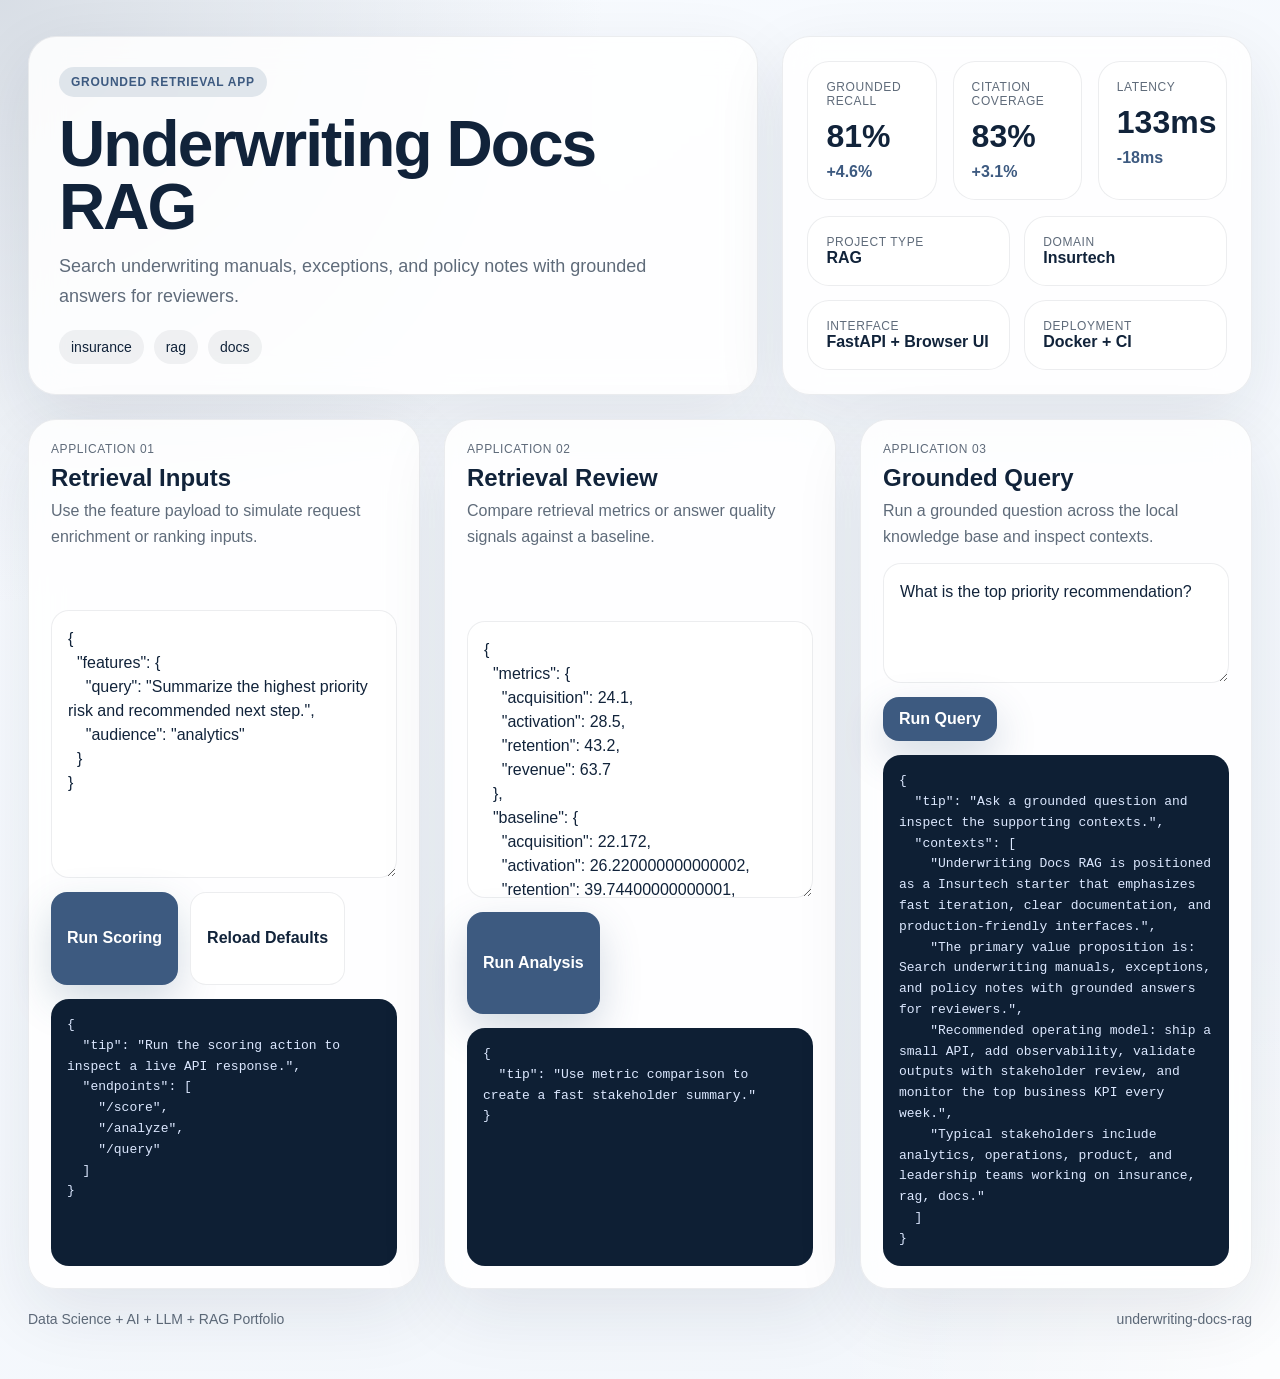
==== src/app/web/index.html @ 5cea87f5 "Publish production-ready portfolio project" ====
<!doctype html>
        <html lang="en">
        <head>
          <meta charset="utf-8">
          <meta name="viewport" content="width=device-width, initial-scale=1">
          <title>Underwriting Docs RAG</title>
          <link rel="stylesheet" href="./styles.css">
          <style>:root { --accent: #3d5a80; }</style>
        </head>
        <body>
          <div class="page">
            <section class="hero">
              <div class="panel hero-copy">
                <span class="eyebrow">Grounded Retrieval App</span>
                <h1 id="project-title">Underwriting Docs RAG</h1>
                <p id="project-summary" class="lead">Search underwriting manuals, exceptions, and policy notes with grounded answers for reviewers.</p>
                <ul id="project-tags" class="tag-list">
                  <li>insurance</li><li>rag</li><li>docs</li>
                </ul>
              </div>
              <div class="panel hero-side">
                <div class="metric-grid">
                  <article class='card'><span>Grounded Recall</span><strong>81%</strong><em>+4.6%</em></article>
<article class='card'><span>Citation Coverage</span><strong>83%</strong><em>+3.1%</em></article>
<article class='card'><span>Latency</span><strong>133ms</strong><em>-18ms</em></article>
                </div>
                <div class="mini-grid">
                  <article class='mini-card'><span>Project Type</span><strong>RAG</strong></article><article class='mini-card'><span>Domain</span><strong>Insurtech</strong></article><article class='mini-card'><span>Interface</span><strong>FastAPI + Browser UI</strong></article><article class='mini-card'><span>Deployment</span><strong>Docker + CI</strong></article>
                </div>
              </div>
            </section>
            <section class="app-grid">
              <article class="panel module">
                <div class="module-header">
                  <span>Application 01</span>
                  <h2>Retrieval Inputs</h2>
                  <p>Use the feature payload to simulate request enrichment or ranking inputs.</p>
                </div>
                <textarea id="score-input"></textarea>
                <div class="button-row">
                  <button id="run-score">Run Scoring</button>
                  <button id="load-defaults" class="secondary" type="button">Reload Defaults</button>
                </div>
                <pre id="score-output"></pre>
              </article>
              <article class="panel module">
                <div class="module-header">
                  <span>Application 02</span>
                  <h2>Retrieval Review</h2>
                  <p>Compare retrieval metrics or answer quality signals against a baseline.</p>
                </div>
                <textarea id="analyze-input"></textarea>
                <div class="button-row">
                  <button id="run-analyze">Run Analysis</button>
                </div>
                <pre id="analyze-output"></pre>
              </article>
              <article class="panel module">
                <div class="module-header">
                  <span>Application 03</span>
                  <h2>Grounded Query</h2>
                  <p>Run a grounded question across the local knowledge base and inspect contexts.</p>
                </div>
                <textarea id="query-input" class="query-input"></textarea>
                <div class="button-row">
                  <button id="run-query">Run Query</button>
                </div>
                <pre id="query-output"></pre>
              </article>
            </section>
            <footer class="footer">
              <span>Data Science + AI + LLM + RAG Portfolio</span>
              <span>underwriting-docs-rag</span>
            </footer>
          </div>
          <script id="bootstrap-data" type="application/json">{"project": {"slug": "underwriting-docs-rag", "title": "Underwriting Docs RAG", "project_type": "rag", "domain": "Insurtech", "summary": "Search underwriting manuals, exceptions, and policy notes with grounded answers for reviewers.", "tags": ["insurance", "rag", "docs"]}, "sample_features": {"query": "Summarize the highest priority risk and recommended next step.", "audience": "analytics"}, "sample_metrics": {"acquisition": 24.1, "activation": 28.5, "retention": 43.2, "revenue": 63.7}, "sample_query": "What is the top priority recommendation?", "knowledge_base": ["Underwriting Docs RAG is positioned as a Insurtech starter that emphasizes fast iteration, clear documentation, and production-friendly interfaces.", "The primary value proposition is: Search underwriting manuals, exceptions, and policy notes with grounded answers for reviewers.", "Recommended operating model: ship a small API, add observability, validate outputs with stakeholder review, and monitor the top business KPI every week.", "Typical stakeholders include analytics, operations, product, and leadership teams working on insurance, rag, docs."], "dashboard_metrics": [{"label": "Grounded Recall", "value": "81%", "delta": "+4.6%"}, {"label": "Citation Coverage", "value": "83%", "delta": "+3.1%"}, {"label": "Latency", "value": "133ms", "delta": "-18ms"}]}</script>
          <script src="./app.js"></script>
        </body>
        </html>
---- src/app/web/styles.css ----
:root {
  --accent: #3d5a80;
  --accent-soft: rgba(61, 90, 128, 0.14);
  --bg: #f2f6fb;
  --card: rgba(255, 255, 255, 0.86);
  --line: rgba(16, 32, 51, 0.08);
  --ink: #11233a;
  --muted: #5f6b7a;
  --success: #2a9d8f;
}
* { box-sizing: border-box; }
html, body { margin: 0; min-height: 100%; }
body {
  font-family: "Avenir Next", "Segoe UI", sans-serif;
  color: var(--ink);
  background:
    radial-gradient(circle at top left, color-mix(in srgb, var(--accent) 20%, white), transparent 32%),
    radial-gradient(circle at bottom right, rgba(255,255,255,0.82), transparent 24%),
    linear-gradient(145deg, #f8fbff, var(--bg));
}
.page {
  max-width: 1320px;
  margin: 0 auto;
  padding: 36px 28px 52px;
}
.hero {
  display: grid;
  grid-template-columns: 1.4fr 0.9fr;
  gap: 24px;
  margin-bottom: 24px;
}
.panel {
  background: var(--card);
  border: 1px solid var(--line);
  border-radius: 28px;
  box-shadow: 0 24px 70px rgba(17, 35, 58, 0.09);
  backdrop-filter: blur(16px);
}
.hero-copy {
  padding: 30px;
}
.eyebrow {
  display: inline-flex;
  align-items: center;
  gap: 8px;
  padding: 8px 12px;
  background: var(--accent-soft);
  color: var(--accent);
  border-radius: 999px;
  text-transform: uppercase;
  letter-spacing: 0.06em;
  font-size: 12px;
  font-weight: 700;
}
h1 {
  margin: 16px 0 14px;
  font-size: clamp(2.2rem, 5vw, 4rem);
  line-height: 0.98;
  letter-spacing: -0.03em;
}
.lead {
  font-size: 18px;
  line-height: 1.65;
  color: var(--muted);
  max-width: 60ch;
  margin: 0;
}
.tag-list {
  display: flex;
  flex-wrap: wrap;
  gap: 10px;
  list-style: none;
  margin: 18px 0 0;
  padding: 0;
}
.tag-list li {
  padding: 9px 12px;
  border-radius: 999px;
  background: rgba(17, 35, 58, 0.06);
  color: var(--ink);
  font-size: 14px;
}
.hero-side {
  padding: 24px;
  display: grid;
  gap: 16px;
  align-content: space-between;
}
.metric-grid {
  display: grid;
  grid-template-columns: repeat(3, minmax(0, 1fr));
  gap: 16px;
}
.metric-card,
.mini-card,
.card {
  background: white;
  border: 1px solid var(--line);
  border-radius: 22px;
  padding: 18px;
}
.metric-card span,
.card span,
.mini-card span,
.module-header span {
  display: block;
  color: var(--muted);
  text-transform: uppercase;
  letter-spacing: 0.05em;
  font-size: 12px;
}
.metric-card strong,
.card strong {
  display: block;
  font-size: 32px;
  margin-top: 10px;
}
.metric-card em,
.card em {
  display: inline-block;
  margin-top: 8px;
  font-style: normal;
  color: var(--accent);
  font-weight: 700;
}
.mini-grid {
  display: grid;
  grid-template-columns: repeat(2, minmax(0, 1fr));
  gap: 14px;
}
.app-grid {
  display: grid;
  grid-template-columns: repeat(3, minmax(0, 1fr));
  gap: 24px;
}
.module {
  padding: 22px;
  display: grid;
  gap: 14px;
}
.module-header h2 {
  margin: 8px 0 6px;
  font-size: 24px;
}
.module-header p {
  margin: 0;
  color: var(--muted);
  line-height: 1.6;
}
textarea, input, button {
  font: inherit;
}
textarea {
  width: 100%;
  min-height: 220px;
  resize: vertical;
  border: 1px solid var(--line);
  border-radius: 18px;
  padding: 16px;
  background: rgba(255,255,255,0.92);
  color: var(--ink);
  line-height: 1.5;
}
.query-input {
  min-height: 120px;
}
button {
  border: 0;
  border-radius: 16px;
  background: var(--accent);
  color: white;
  padding: 13px 16px;
  font-weight: 700;
  cursor: pointer;
  box-shadow: 0 16px 40px rgba(61, 90, 128, 0.22);
}
button.secondary {
  background: white;
  color: var(--ink);
  border: 1px solid var(--line);
  box-shadow: none;
}
.button-row {
  display: flex;
  gap: 12px;
  flex-wrap: wrap;
}
pre {
  margin: 0;
  white-space: pre-wrap;
  word-break: break-word;
  background: #0e1f34;
  color: #dce8ff;
  border-radius: 18px;
  padding: 16px;
  min-height: 180px;
  font-size: 13px;
  line-height: 1.6;
  overflow: auto;
}
.footer {
  display: flex;
  justify-content: space-between;
  margin-top: 22px;
  color: var(--muted);
  font-size: 14px;
}
@media (max-width: 1080px) {
  .hero, .app-grid { grid-template-columns: 1fr; }
  .metric-grid { grid-template-columns: 1fr; }
}
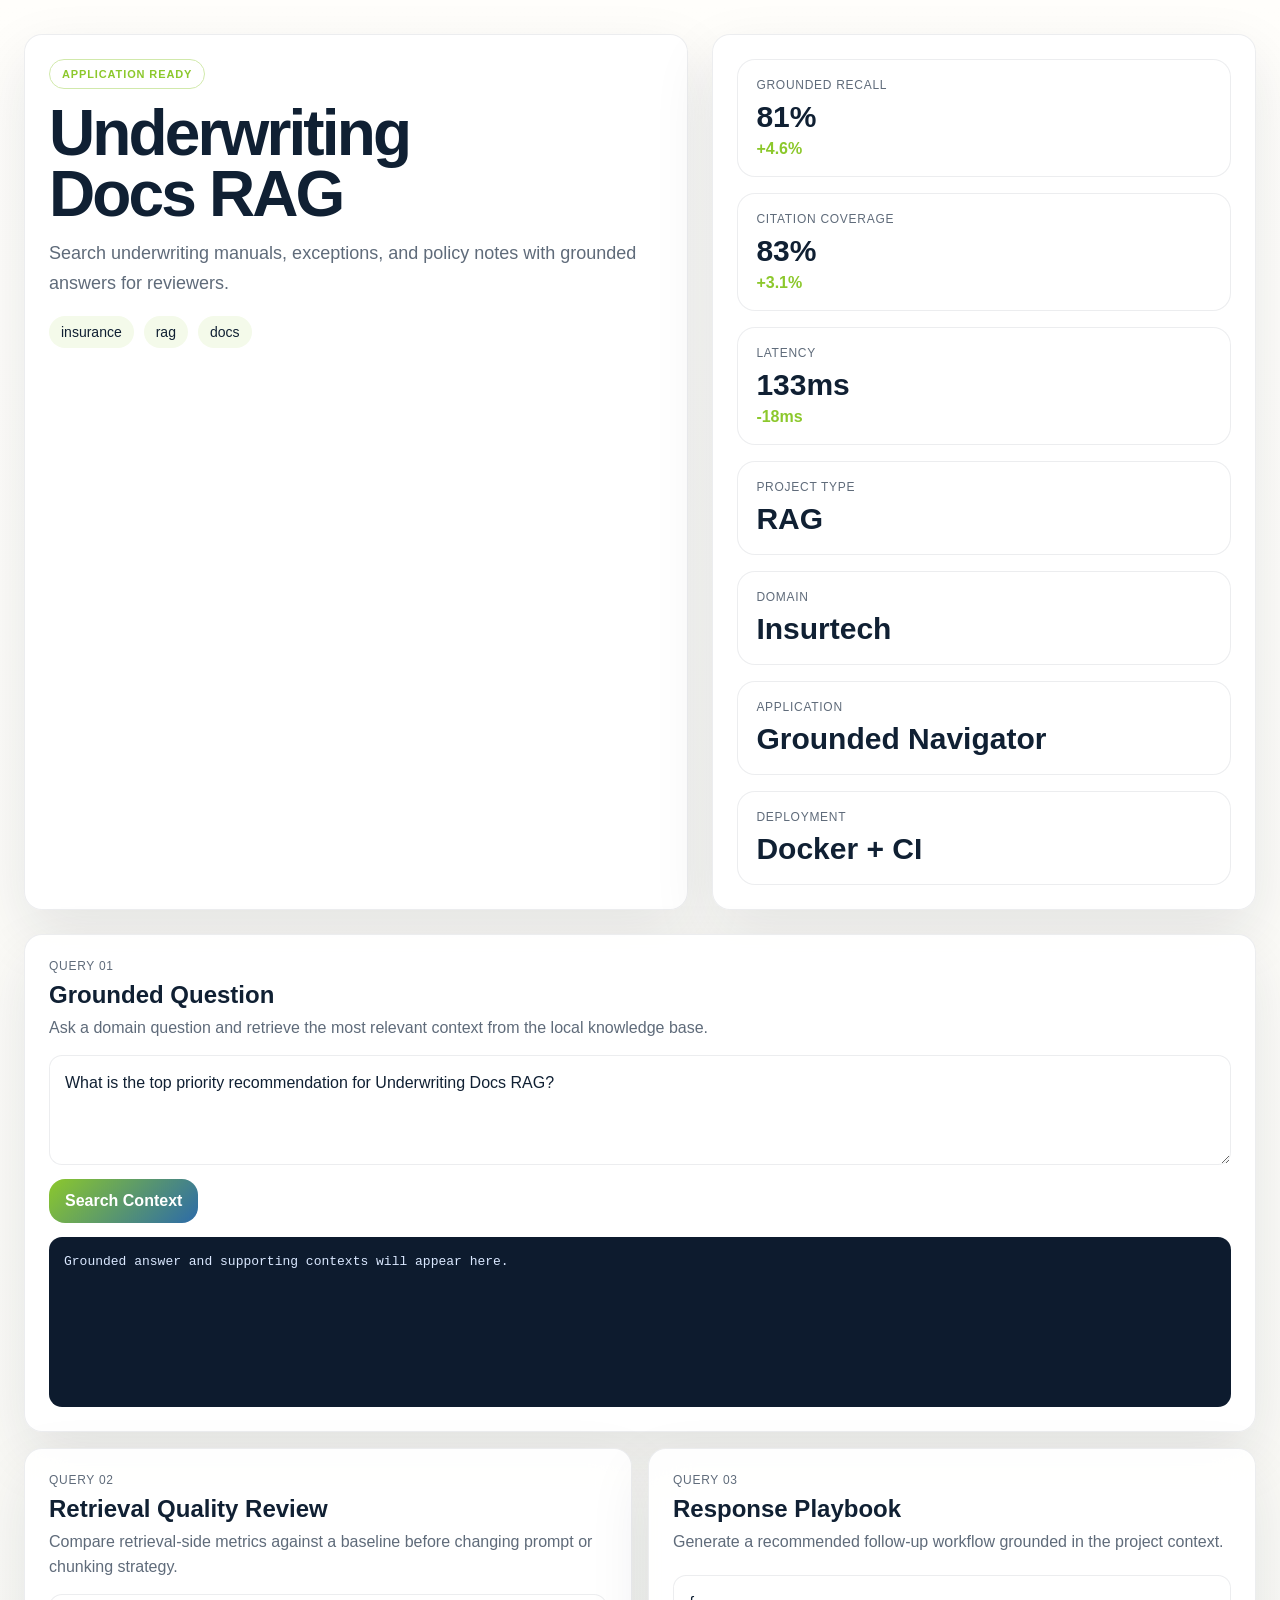
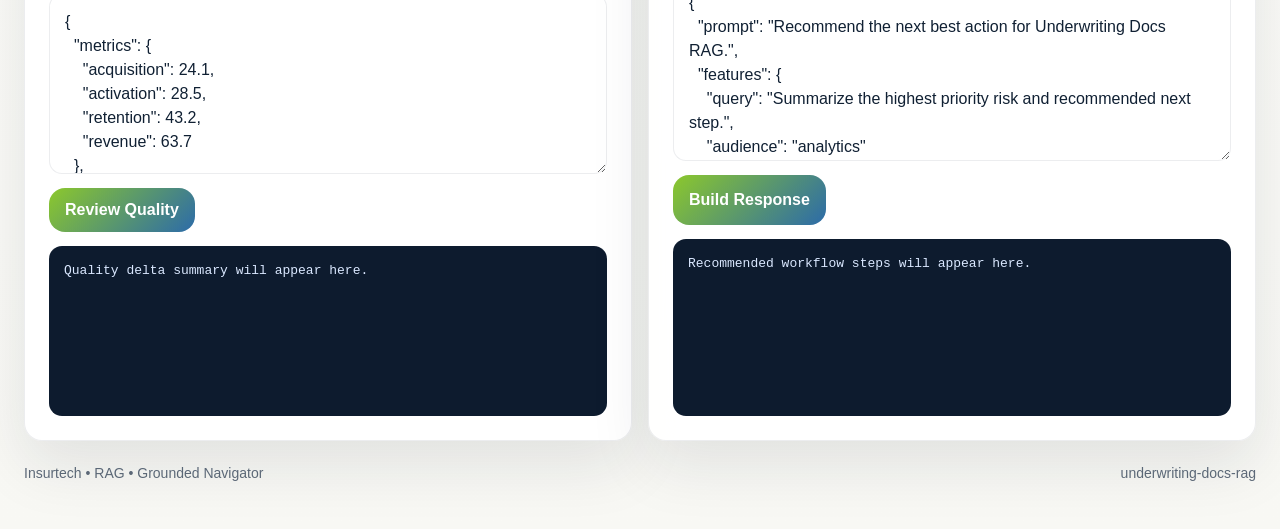
==== commit 6b0d2f96: "Publish production-ready portfolio project" ====
--- a/src/app/web/index.html
+++ b/src/app/web/index.html
@@ -6,13 +6,12 @@
           <meta name="viewport" content="width=device-width, initial-scale=1">
           <title>Underwriting Docs RAG</title>
           <link rel="stylesheet" href="./styles.css">
-          <style>:root { --accent: #3d5a80; }</style>
         </head>
-        <body>
-          <div class="page">
+        <body class="surface-paper">
+          <div class="page layout-console eyebrow-outline headline-compact modules-2 hero-align-split">
             <section class="hero">
               <div class="panel hero-copy">
-                <span class="eyebrow">Grounded Retrieval App</span>
+                <span class="eyebrow" data-health>Grounded Navigator</span>
                 <h1 id="project-title">Underwriting Docs RAG</h1>
                 <p id="project-summary" class="lead">Search underwriting manuals, exceptions, and policy notes with grounded answers for reviewers.</p>
                 <ul id="project-tags" class="tag-list">
@@ -26,55 +25,79 @@
 <article class='card'><span>Latency</span><strong>133ms</strong><em>-18ms</em></article>
                 </div>
                 <div class="mini-grid">
-                  <article class='mini-card'><span>Project Type</span><strong>RAG</strong></article><article class='mini-card'><span>Domain</span><strong>Insurtech</strong></article><article class='mini-card'><span>Interface</span><strong>FastAPI + Browser UI</strong></article><article class='mini-card'><span>Deployment</span><strong>Docker + CI</strong></article>
+                  <article class='mini-card'><span>Project Type</span><strong>RAG</strong></article><article class='mini-card'><span>Domain</span><strong>Insurtech</strong></article><article class='mini-card'><span>Application</span><strong>Grounded Navigator</strong></article><article class='mini-card'><span>Deployment</span><strong>Docker + CI</strong></article>
                 </div>
               </div>
             </section>
             <section class="app-grid">
-              <article class="panel module">
-                <div class="module-header">
-                  <span>Application 01</span>
-                  <h2>Retrieval Inputs</h2>
-                  <p>Use the feature payload to simulate request enrichment or ranking inputs.</p>
-                </div>
-                <textarea id="score-input"></textarea>
-                <div class="button-row">
-                  <button id="run-score">Run Scoring</button>
-                  <button id="load-defaults" class="secondary" type="button">Reload Defaults</button>
-                </div>
-                <pre id="score-output"></pre>
-              </article>
-              <article class="panel module">
-                <div class="module-header">
-                  <span>Application 02</span>
-                  <h2>Retrieval Review</h2>
-                  <p>Compare retrieval metrics or answer quality signals against a baseline.</p>
-                </div>
-                <textarea id="analyze-input"></textarea>
-                <div class="button-row">
-                  <button id="run-analyze">Run Analysis</button>
-                </div>
-                <pre id="analyze-output"></pre>
-              </article>
-              <article class="panel module">
-                <div class="module-header">
-                  <span>Application 03</span>
-                  <h2>Grounded Query</h2>
-                  <p>Run a grounded question across the local knowledge base and inspect contexts.</p>
-                </div>
-                <textarea id="query-input" class="query-input"></textarea>
-                <div class="button-row">
-                  <button id="run-query">Run Query</button>
-                </div>
-                <pre id="query-output"></pre>
-              </article>
+              <article class="panel module js-module span-wide">
+  <div class="module-header">
+    <span>Query 01</span>
+    <h2>Grounded Question</h2>
+    <p>Ask a domain question and retrieve the most relevant context from the local knowledge base.</p>
+  </div>
+  <textarea class="js-input module-input-text">What is the top priority recommendation for Underwriting Docs RAG?</textarea>
+  <div class="button-row">
+    <button class="js-run" data-endpoint="/query" data-input-mode="text">Search Context</button>
+  </div>
+  <pre class="js-output">Grounded answer and supporting contexts will appear here.</pre>
+</article>
+<article class="panel module js-module span-normal">
+          <div class="module-header">
+            <span>Query 02</span>
+            <h2>Retrieval Quality Review</h2>
+            <p>Compare retrieval-side metrics against a baseline before changing prompt or chunking strategy.</p>
+          </div>
+          <textarea class="js-input">{
+  &quot;metrics&quot;: {
+    &quot;acquisition&quot;: 24.1,
+    &quot;activation&quot;: 28.5,
+    &quot;retention&quot;: 43.2,
+    &quot;revenue&quot;: 63.7
+  },
+  &quot;baseline&quot;: {
+    &quot;acquisition&quot;: 22.17,
+    &quot;activation&quot;: 26.22,
+    &quot;retention&quot;: 39.74,
+    &quot;revenue&quot;: 58.6
+  }
+}</textarea>
+          <div class="button-row">
+            <button class="js-run" data-endpoint="/analyze" data-input-mode="json">Review Quality</button>
+          </div>
+          <pre class="js-output">Quality delta summary will appear here.</pre>
+        </article>
+<article class="panel module js-module span-normal">
+          <div class="module-header">
+            <span>Query 03</span>
+            <h2>Response Playbook</h2>
+            <p>Generate a recommended follow-up workflow grounded in the project context.</p>
+          </div>
+          <textarea class="js-input">{
+  &quot;prompt&quot;: &quot;Recommend the next best action for Underwriting Docs RAG.&quot;,
+  &quot;features&quot;: {
+    &quot;query&quot;: &quot;Summarize the highest priority risk and recommended next step.&quot;,
+    &quot;audience&quot;: &quot;analytics&quot;
+  },
+  &quot;metrics&quot;: {
+    &quot;acquisition&quot;: 24.1,
+    &quot;activation&quot;: 28.5,
+    &quot;retention&quot;: 43.2,
+    &quot;revenue&quot;: 63.7
+  }
+}</textarea>
+          <div class="button-row">
+            <button class="js-run" data-endpoint="/recommend" data-input-mode="json">Build Response</button>
+          </div>
+          <pre class="js-output">Recommended workflow steps will appear here.</pre>
+        </article>
             </section>
             <footer class="footer">
-              <span>Data Science + AI + LLM + RAG Portfolio</span>
+              <span>Insurtech • RAG • Grounded Navigator</span>
               <span>underwriting-docs-rag</span>
             </footer>
           </div>
-          <script id="bootstrap-data" type="application/json">{"project": {"slug": "underwriting-docs-rag", "title": "Underwriting Docs RAG", "project_type": "rag", "domain": "Insurtech", "summary": "Search underwriting manuals, exceptions, and policy notes with grounded answers for reviewers.", "tags": ["insurance", "rag", "docs"]}, "sample_features": {"query": "Summarize the highest priority risk and recommended next step.", "audience": "analytics"}, "sample_metrics": {"acquisition": 24.1, "activation": 28.5, "retention": 43.2, "revenue": 63.7}, "sample_query": "What is the top priority recommendation?", "knowledge_base": ["Underwriting Docs RAG is positioned as a Insurtech starter that emphasizes fast iteration, clear documentation, and production-friendly interfaces.", "The primary value proposition is: Search underwriting manuals, exceptions, and policy notes with grounded answers for reviewers.", "Recommended operating model: ship a small API, add observability, validate outputs with stakeholder review, and monitor the top business KPI every week.", "Typical stakeholders include analytics, operations, product, and leadership teams working on insurance, rag, docs."], "dashboard_metrics": [{"label": "Grounded Recall", "value": "81%", "delta": "+4.6%"}, {"label": "Citation Coverage", "value": "83%", "delta": "+3.1%"}, {"label": "Latency", "value": "133ms", "delta": "-18ms"}]}</script>
+          <script id="bootstrap-data" type="application/json">{"project": {"slug": "underwriting-docs-rag", "title": "Underwriting Docs RAG", "project_type": "rag", "domain": "Insurtech", "summary": "Search underwriting manuals, exceptions, and policy notes with grounded answers for reviewers.", "tags": ["insurance", "rag", "docs"]}, "app_archetype": "navigator", "ui_profile": {"layout": "console", "surface": "paper", "font_stack": "\"IBM Plex Sans\", \"Segoe UI\", sans-serif", "radius": 23, "shadow": 61, "eyebrow_style": "outline", "module_columns": 2, "hero_align": "split", "headline_mode": "compact"}, "app_modules": [{"label": "Query 01", "title": "Grounded Question", "description": "Ask a domain question and retrieve the most relevant context from the local knowledge base.", "endpoint": "/query", "input_mode": "text", "cta": "Search Context", "prefill": "What is the top priority recommendation for Underwriting Docs RAG?", "hint": "Grounded answer and supporting contexts will appear here.", "span": "wide"}, {"label": "Query 02", "title": "Retrieval Quality Review", "description": "Compare retrieval-side metrics against a baseline before changing prompt or chunking strategy.", "endpoint": "/analyze", "input_mode": "json", "cta": "Review Quality", "prefill": "{\n  \"metrics\": {\n    \"acquisition\": 24.1,\n    \"activation\": 28.5,\n    \"retention\": 43.2,\n    \"revenue\": 63.7\n  },\n  \"baseline\": {\n    \"acquisition\": 22.17,\n    \"activation\": 26.22,\n    \"retention\": 39.74,\n    \"revenue\": 58.6\n  }\n}", "hint": "Quality delta summary will appear here.", "span": "normal"}, {"label": "Query 03", "title": "Response Playbook", "description": "Generate a recommended follow-up workflow grounded in the project context.", "endpoint": "/recommend", "input_mode": "json", "cta": "Build Response", "prefill": "{\n  \"prompt\": \"Recommend the next best action for Underwriting Docs RAG.\",\n  \"features\": {\n    \"query\": \"Summarize the highest priority risk and recommended next step.\",\n    \"audience\": \"analytics\"\n  },\n  \"metrics\": {\n    \"acquisition\": 24.1,\n    \"activation\": 28.5,\n    \"retention\": 43.2,\n    \"revenue\": 63.7\n  }\n}", "hint": "Recommended workflow steps will appear here.", "span": "normal"}], "sample_features": {"query": "Summarize the highest priority risk and recommended next step.", "audience": "analytics"}, "sample_metrics": {"acquisition": 24.1, "activation": 28.5, "retention": 43.2, "revenue": 63.7}, "knowledge_base": ["Underwriting Docs RAG is positioned as a Insurtech starter that emphasizes fast iteration, clear documentation, and production-friendly interfaces.", "The primary value proposition is: Search underwriting manuals, exceptions, and policy notes with grounded answers for reviewers.", "Recommended operating model: ship a small API, add observability, validate outputs with stakeholder review, and monitor the top business KPI every week.", "Typical stakeholders include analytics, operations, product, and leadership teams working on insurance, rag, docs."], "dashboard_metrics": [{"label": "Grounded Recall", "value": "81%", "delta": "+4.6%"}, {"label": "Citation Coverage", "value": "83%", "delta": "+3.1%"}, {"label": "Latency", "value": "133ms", "delta": "-18ms"}]}</script>
           <script src="./app.js"></script>
         </body>
         </html>
--- a/src/app/web/styles.css
+++ b/src/app/web/styles.css
@@ -1,141 +1,185 @@
 
 :root {
-  --accent: #3d5a80;
-  --accent-soft: rgba(61, 90, 128, 0.14);
-  --bg: #f2f6fb;
+  --accent: #8cc82c;
+  --accent-2: #2c6ba9;
+  --accent-soft: color-mix(in srgb, var(--accent) 18%, white);
+  --radius: 23px;
+  --shadow-size: 61px;
+  --font-stack: "IBM Plex Sans", "Segoe UI", sans-serif;
+  --bg: #f4f7fb;
   --card: rgba(255, 255, 255, 0.86);
   --line: rgba(16, 32, 51, 0.08);
-  --ink: #11233a;
+  --ink: #102033;
   --muted: #5f6b7a;
-  --success: #2a9d8f;
+  --output-bg: #0d1b2e;
+  --output-ink: #dae8ff;
 }
 * { box-sizing: border-box; }
 html, body { margin: 0; min-height: 100%; }
 body {
-  font-family: "Avenir Next", "Segoe UI", sans-serif;
+  font-family: var(--font-stack);
   color: var(--ink);
-  background:
-    radial-gradient(circle at top left, color-mix(in srgb, var(--accent) 20%, white), transparent 32%),
-    radial-gradient(circle at bottom right, rgba(255,255,255,0.82), transparent 24%),
-    linear-gradient(145deg, #f8fbff, var(--bg));
+  background: linear-gradient(145deg, #f8fbff, var(--bg));
+}
+body.surface-mist {
+  --bg: #eef4fb;
+  background:
+    radial-gradient(circle at top left, color-mix(in srgb, var(--accent) 18%, white), transparent 34%),
+    linear-gradient(145deg, #fbfdff, var(--bg));
+}
+body.surface-aurora {
+  --bg: #edf1ff;
+  background:
+    radial-gradient(circle at 0% 0%, color-mix(in srgb, var(--accent) 22%, white), transparent 38%),
+    radial-gradient(circle at 100% 100%, color-mix(in srgb, var(--accent-2) 20%, white), transparent 28%),
+    linear-gradient(135deg, #f7f8ff, var(--bg));
+}
+body.surface-sand {
+  --bg: #f5efe8;
+  --card: rgba(255, 251, 246, 0.9);
+  background:
+    linear-gradient(135deg, rgba(255,255,255,0.82), rgba(245, 239, 232, 0.98)),
+    radial-gradient(circle at top right, color-mix(in srgb, var(--accent) 16%, white), transparent 32%);
+}
+body.surface-slate {
+  --bg: #ecf0f7;
+  --card: rgba(248, 250, 255, 0.88);
+  background:
+    linear-gradient(160deg, #f7f9fc, var(--bg)),
+    radial-gradient(circle at bottom left, color-mix(in srgb, var(--accent-2) 16%, white), transparent 34%);
+}
+body.surface-paper {
+  --bg: #f8f8f4;
+  --card: rgba(255,255,255,0.93);
+  background:
+    linear-gradient(180deg, #fffefb, var(--bg));
+}
+body.surface-ink {
+  --bg: #0f1726;
+  --card: rgba(15, 23, 38, 0.88);
+  --line: rgba(226, 238, 255, 0.1);
+  --ink: #f5f8ff;
+  --muted: #b4c0cf;
+  --output-bg: rgba(255,255,255,0.06);
+  --output-ink: #f5f8ff;
+  background:
+    radial-gradient(circle at top left, color-mix(in srgb, var(--accent) 28%, transparent), transparent 42%),
+    linear-gradient(145deg, #09111d, var(--bg));
 }
 .page {
-  max-width: 1320px;
+  max-width: 1360px;
   margin: 0 auto;
-  padding: 36px 28px 52px;
-}
-.hero {
-  display: grid;
-  grid-template-columns: 1.4fr 0.9fr;
+  padding: 34px 24px 48px;
+  display: grid;
   gap: 24px;
-  margin-bottom: 24px;
 }
 .panel {
   background: var(--card);
   border: 1px solid var(--line);
-  border-radius: 28px;
-  box-shadow: 0 24px 70px rgba(17, 35, 58, 0.09);
-  backdrop-filter: blur(16px);
-}
-.hero-copy {
-  padding: 30px;
+  border-radius: var(--radius);
+  box-shadow: 0 24px var(--shadow-size) rgba(16, 32, 51, 0.1);
+  backdrop-filter: blur(18px);
+}
+.hero {
+  display: grid;
+  gap: 24px;
+}
+.hero-copy,
+.hero-side,
+.module {
+  padding: 24px;
 }
 .eyebrow {
   display: inline-flex;
   align-items: center;
   gap: 8px;
   padding: 8px 12px;
+  border-radius: 999px;
   background: var(--accent-soft);
   color: var(--accent);
-  border-radius: 999px;
   text-transform: uppercase;
-  letter-spacing: 0.06em;
-  font-size: 12px;
-  font-weight: 700;
+  letter-spacing: 0.08em;
+  font-size: 11px;
+  font-weight: 800;
+}
+.page.eyebrow-outline .eyebrow {
+  background: transparent;
+  border: 1px solid color-mix(in srgb, var(--accent) 40%, white);
+}
+.page.eyebrow-soft .eyebrow {
+  background: color-mix(in srgb, var(--accent) 12%, white);
+  color: color-mix(in srgb, var(--accent) 82%, black);
 }
 h1 {
-  margin: 16px 0 14px;
-  font-size: clamp(2.2rem, 5vw, 4rem);
-  line-height: 0.98;
-  letter-spacing: -0.03em;
-}
+  margin: 14px 0 12px;
+  font-size: clamp(2.2rem, 5vw, 4.4rem);
+  line-height: 0.96;
+  letter-spacing: -0.045em;
+}
+.page.headline-compact h1 { max-width: 10ch; }
+.page.headline-tall h1 { line-height: 1.03; font-size: clamp(2.4rem, 5vw, 4.8rem); }
 .lead {
+  margin: 0;
   font-size: 18px;
-  line-height: 1.65;
+  line-height: 1.68;
   color: var(--muted);
-  max-width: 60ch;
-  margin: 0;
+  max-width: 62ch;
 }
 .tag-list {
+  list-style: none;
   display: flex;
   flex-wrap: wrap;
   gap: 10px;
-  list-style: none;
   margin: 18px 0 0;
   padding: 0;
 }
 .tag-list li {
-  padding: 9px 12px;
+  padding: 8px 12px;
   border-radius: 999px;
-  background: rgba(17, 35, 58, 0.06);
+  background: color-mix(in srgb, var(--accent) 10%, white);
   color: var(--ink);
   font-size: 14px;
 }
 .hero-side {
-  padding: 24px;
   display: grid;
   gap: 16px;
-  align-content: space-between;
-}
-.metric-grid {
-  display: grid;
-  grid-template-columns: repeat(3, minmax(0, 1fr));
+}
+.metric-grid,
+.mini-grid,
+.app-grid {
+  display: grid;
   gap: 16px;
 }
-.metric-card,
-.mini-card,
-.card {
-  background: white;
+.card,
+.mini-card {
+  background: color-mix(in srgb, var(--card) 92%, white);
   border: 1px solid var(--line);
-  border-radius: 22px;
+  border-radius: calc(var(--radius) - 8px);
   padding: 18px;
 }
-.metric-card span,
 .card span,
 .mini-card span,
 .module-header span {
   display: block;
   color: var(--muted);
   text-transform: uppercase;
-  letter-spacing: 0.05em;
+  letter-spacing: 0.06em;
   font-size: 12px;
 }
-.metric-card strong,
-.card strong {
+.card strong,
+.mini-card strong {
   display: block;
-  font-size: 32px;
-  margin-top: 10px;
-}
-.metric-card em,
+  margin-top: 8px;
+  font-size: 30px;
+}
 .card em {
   display: inline-block;
-  margin-top: 8px;
+  margin-top: 6px;
   font-style: normal;
   color: var(--accent);
   font-weight: 700;
 }
-.mini-grid {
-  display: grid;
-  grid-template-columns: repeat(2, minmax(0, 1fr));
-  gap: 14px;
-}
-.app-grid {
-  display: grid;
-  grid-template-columns: repeat(3, minmax(0, 1fr));
-  gap: 24px;
-}
 .module {
-  padding: 22px;
   display: grid;
   gap: 14px;
 }
@@ -148,65 +192,157 @@
   color: var(--muted);
   line-height: 1.6;
 }
-textarea, input, button {
+textarea,
+button {
   font: inherit;
 }
 textarea {
   width: 100%;
-  min-height: 220px;
+  min-height: 180px;
   resize: vertical;
   border: 1px solid var(--line);
-  border-radius: 18px;
-  padding: 16px;
-  background: rgba(255,255,255,0.92);
+  border-radius: calc(var(--radius) - 10px);
+  padding: 15px;
+  background: rgba(255,255,255,0.82);
   color: var(--ink);
   line-height: 1.5;
 }
-.query-input {
-  min-height: 120px;
+body.surface-ink textarea {
+  background: rgba(255,255,255,0.05);
+}
+.module-input-text {
+  min-height: 110px;
+}
+.button-row {
+  display: flex;
+  flex-wrap: wrap;
+  gap: 10px;
 }
 button {
   border: 0;
   border-radius: 16px;
-  background: var(--accent);
+  background: linear-gradient(135deg, var(--accent), var(--accent-2));
   color: white;
   padding: 13px 16px;
   font-weight: 700;
   cursor: pointer;
-  box-shadow: 0 16px 40px rgba(61, 90, 128, 0.22);
-}
-button.secondary {
-  background: white;
-  color: var(--ink);
-  border: 1px solid var(--line);
-  box-shadow: none;
-}
-.button-row {
-  display: flex;
-  gap: 12px;
-  flex-wrap: wrap;
 }
 pre {
   margin: 0;
   white-space: pre-wrap;
   word-break: break-word;
-  background: #0e1f34;
-  color: #dce8ff;
-  border-radius: 18px;
-  padding: 16px;
-  min-height: 180px;
+  background: var(--output-bg);
+  color: var(--output-ink);
+  border-radius: calc(var(--radius) - 10px);
+  padding: 15px;
+  min-height: 170px;
+  line-height: 1.58;
   font-size: 13px;
-  line-height: 1.6;
   overflow: auto;
 }
 .footer {
   display: flex;
   justify-content: space-between;
-  margin-top: 22px;
   color: var(--muted);
   font-size: 14px;
 }
-@media (max-width: 1080px) {
-  .hero, .app-grid { grid-template-columns: 1fr; }
-  .metric-grid { grid-template-columns: 1fr; }
-}
+.page.layout-horizon .hero {
+  grid-template-columns: 1.45fr 1fr;
+  align-items: stretch;
+}
+.page.layout-horizon.modules-2 .app-grid,
+.page.layout-horizon.modules-3 .app-grid {
+  grid-template-columns: repeat(3, minmax(0, 1fr));
+}
+.page.layout-rail .hero {
+  grid-template-columns: 0.92fr 1.08fr;
+}
+.page.layout-rail .hero-copy {
+  padding-top: 34px;
+}
+.page.layout-rail .app-grid {
+  grid-template-columns: repeat(2, minmax(0, 1fr));
+}
+.page.layout-folio .hero {
+  grid-template-columns: 1fr;
+}
+.page.layout-folio .hero-copy {
+  text-align: center;
+}
+.page.layout-folio .lead {
+  margin-inline: auto;
+}
+.page.layout-folio .tag-list {
+  justify-content: center;
+}
+.page.layout-folio .metric-grid {
+  grid-template-columns: repeat(3, minmax(0, 1fr));
+}
+.page.layout-folio .mini-grid {
+  grid-template-columns: repeat(4, minmax(0, 1fr));
+}
+.page.layout-folio .app-grid {
+  grid-template-columns: repeat(2, minmax(0, 1fr));
+}
+.page.layout-board .hero {
+  grid-template-columns: 1fr;
+}
+.page.layout-board .hero-side {
+  grid-template-columns: 1.2fr 0.8fr;
+  align-items: start;
+}
+.page.layout-board .metric-grid {
+  grid-template-columns: repeat(3, minmax(0, 1fr));
+}
+.page.layout-board .app-grid {
+  grid-template-columns: repeat(4, minmax(0, 1fr));
+}
+.page.layout-stack .hero {
+  grid-template-columns: 1fr;
+}
+.page.layout-stack .hero-side {
+  grid-template-columns: repeat(2, minmax(0, 1fr));
+}
+.page.layout-stack .app-grid {
+  grid-template-columns: repeat(3, minmax(0, 1fr));
+}
+.page.layout-console .hero {
+  grid-template-columns: 1.1fr 0.9fr;
+}
+.page.layout-console .panel,
+.page.layout-console .card,
+.page.layout-console .mini-card {
+  border-radius: 18px;
+}
+.page.modules-2 .app-grid {
+  grid-template-columns: repeat(2, minmax(0, 1fr));
+}
+.module.span-wide {
+  grid-column: span 2;
+}
+.hero-align-center .hero-copy {
+  text-align: center;
+}
+.hero-align-center .lead,
+.hero-align-center .tag-list {
+  margin-inline: auto;
+  justify-content: center;
+}
+@media (max-width: 1120px) {
+  .page.layout-horizon .hero,
+  .page.layout-rail .hero,
+  .page.layout-console .hero,
+  .page.layout-board .hero-side,
+  .page.layout-folio .mini-grid,
+  .page.layout-stack .hero-side,
+  .page.modules-2 .app-grid,
+  .page.layout-board .app-grid,
+  .page.layout-stack .app-grid,
+  .page.layout-horizon.modules-3 .app-grid,
+  .page.layout-folio .app-grid {
+    grid-template-columns: 1fr;
+  }
+  .module.span-wide {
+    grid-column: auto;
+  }
+}
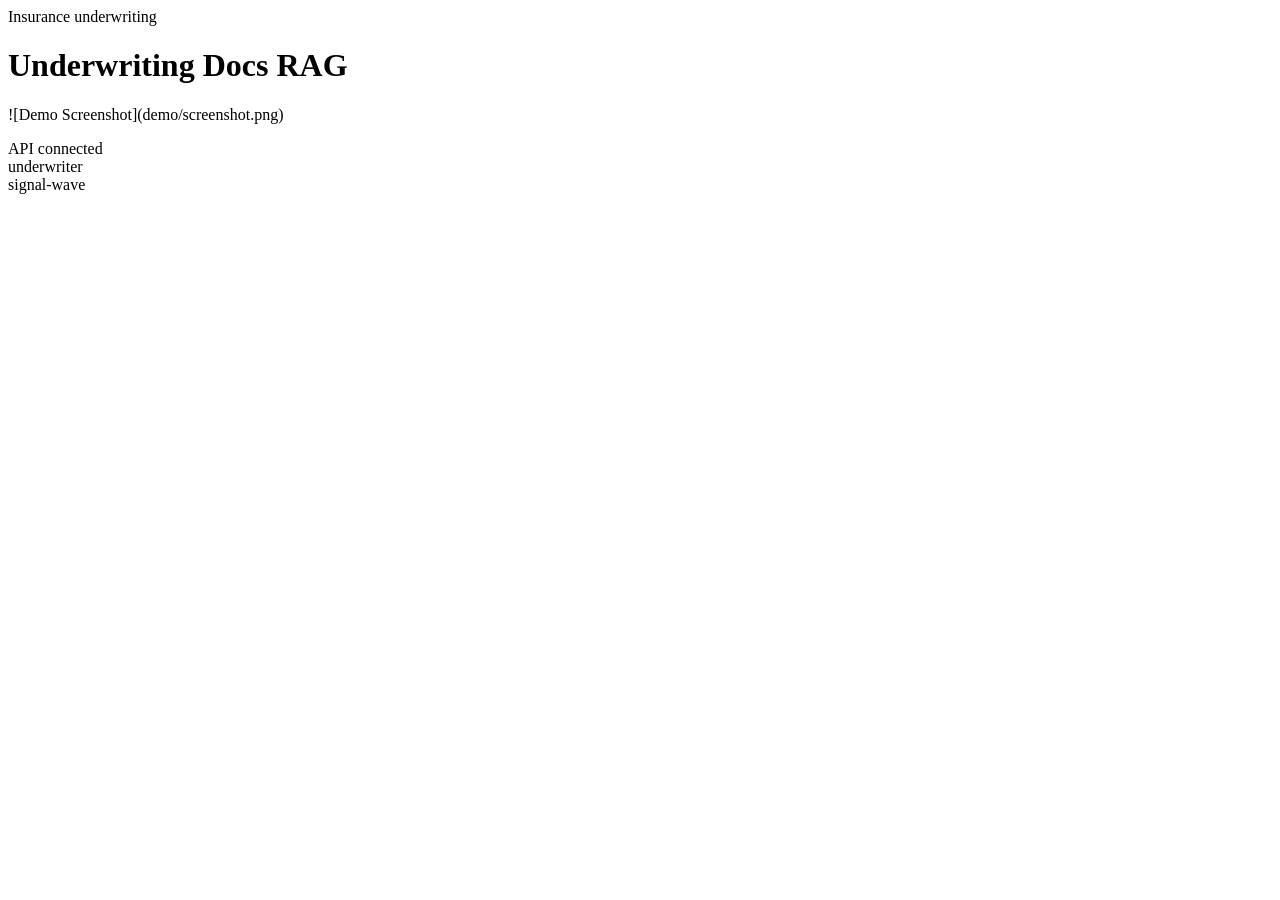
==== commit 3c99051c: "Upgrade to production-grade app scaffold and 3D landing page" ====
--- a/src/app/web/index.html
+++ b/src/app/web/index.html
@@ -1,103 +1,29 @@
-
-        <!doctype html>
-        <html lang="en">
-        <head>
-          <meta charset="utf-8">
-          <meta name="viewport" content="width=device-width, initial-scale=1">
-          <title>Underwriting Docs RAG</title>
-          <link rel="stylesheet" href="./styles.css">
-        </head>
-        <body class="surface-paper">
-          <div class="page layout-console eyebrow-outline headline-compact modules-2 hero-align-split">
-            <section class="hero">
-              <div class="panel hero-copy">
-                <span class="eyebrow" data-health>Grounded Navigator</span>
-                <h1 id="project-title">Underwriting Docs RAG</h1>
-                <p id="project-summary" class="lead">Search underwriting manuals, exceptions, and policy notes with grounded answers for reviewers.</p>
-                <ul id="project-tags" class="tag-list">
-                  <li>insurance</li><li>rag</li><li>docs</li>
-                </ul>
-              </div>
-              <div class="panel hero-side">
-                <div class="metric-grid">
-                  <article class='card'><span>Grounded Recall</span><strong>81%</strong><em>+4.6%</em></article>
-<article class='card'><span>Citation Coverage</span><strong>83%</strong><em>+3.1%</em></article>
-<article class='card'><span>Latency</span><strong>133ms</strong><em>-18ms</em></article>
-                </div>
-                <div class="mini-grid">
-                  <article class='mini-card'><span>Project Type</span><strong>RAG</strong></article><article class='mini-card'><span>Domain</span><strong>Insurtech</strong></article><article class='mini-card'><span>Application</span><strong>Grounded Navigator</strong></article><article class='mini-card'><span>Deployment</span><strong>Docker + CI</strong></article>
-                </div>
-              </div>
-            </section>
-            <section class="app-grid">
-              <article class="panel module js-module span-wide">
-  <div class="module-header">
-    <span>Query 01</span>
-    <h2>Grounded Question</h2>
-    <p>Ask a domain question and retrieve the most relevant context from the local knowledge base.</p>
+<!DOCTYPE html>
+<html lang="en">
+<head>
+  <meta charset="UTF-8" />
+  <meta name="viewport" content="width=device-width, initial-scale=1.0" />
+  <title>Underwriting Docs RAG App</title>
+  <link rel="stylesheet" href="/assets/styles.css" />
+</head>
+<body>
+  <div id="scene" class="app-scene">
+    <header class="shell hero">
+      <div>
+        <span class="eyebrow">Insurance underwriting</span>
+        <h1>Underwriting Docs RAG</h1>
+        <p>![Demo Screenshot](demo/screenshot.png)</p>
+      </div>
+      <aside class="status-card">
+        <div class="pill">API connected</div>
+        <div class="pill">underwriter</div>
+        <div class="pill">signal-wave</div>
+      </aside>
+    </header>
+    <section id="metrics" class="grid metrics"></section>
+    <section id="signals" class="grid signals"></section>
   </div>
-  <textarea class="js-input module-input-text">What is the top priority recommendation for Underwriting Docs RAG?</textarea>
-  <div class="button-row">
-    <button class="js-run" data-endpoint="/query" data-input-mode="text">Search Context</button>
-  </div>
-  <pre class="js-output">Grounded answer and supporting contexts will appear here.</pre>
-</article>
-<article class="panel module js-module span-normal">
-          <div class="module-header">
-            <span>Query 02</span>
-            <h2>Retrieval Quality Review</h2>
-            <p>Compare retrieval-side metrics against a baseline before changing prompt or chunking strategy.</p>
-          </div>
-          <textarea class="js-input">{
-  &quot;metrics&quot;: {
-    &quot;acquisition&quot;: 24.1,
-    &quot;activation&quot;: 28.5,
-    &quot;retention&quot;: 43.2,
-    &quot;revenue&quot;: 63.7
-  },
-  &quot;baseline&quot;: {
-    &quot;acquisition&quot;: 22.17,
-    &quot;activation&quot;: 26.22,
-    &quot;retention&quot;: 39.74,
-    &quot;revenue&quot;: 58.6
-  }
-}</textarea>
-          <div class="button-row">
-            <button class="js-run" data-endpoint="/analyze" data-input-mode="json">Review Quality</button>
-          </div>
-          <pre class="js-output">Quality delta summary will appear here.</pre>
-        </article>
-<article class="panel module js-module span-normal">
-          <div class="module-header">
-            <span>Query 03</span>
-            <h2>Response Playbook</h2>
-            <p>Generate a recommended follow-up workflow grounded in the project context.</p>
-          </div>
-          <textarea class="js-input">{
-  &quot;prompt&quot;: &quot;Recommend the next best action for Underwriting Docs RAG.&quot;,
-  &quot;features&quot;: {
-    &quot;query&quot;: &quot;Summarize the highest priority risk and recommended next step.&quot;,
-    &quot;audience&quot;: &quot;analytics&quot;
-  },
-  &quot;metrics&quot;: {
-    &quot;acquisition&quot;: 24.1,
-    &quot;activation&quot;: 28.5,
-    &quot;retention&quot;: 43.2,
-    &quot;revenue&quot;: 63.7
-  }
-}</textarea>
-          <div class="button-row">
-            <button class="js-run" data-endpoint="/recommend" data-input-mode="json">Build Response</button>
-          </div>
-          <pre class="js-output">Recommended workflow steps will appear here.</pre>
-        </article>
-            </section>
-            <footer class="footer">
-              <span>Insurtech • RAG • Grounded Navigator</span>
-              <span>underwriting-docs-rag</span>
-            </footer>
-          </div>
-          <script id="bootstrap-data" type="application/json">{"project": {"slug": "underwriting-docs-rag", "title": "Underwriting Docs RAG", "project_type": "rag", "domain": "Insurtech", "summary": "Search underwriting manuals, exceptions, and policy notes with grounded answers for reviewers.", "tags": ["insurance", "rag", "docs"]}, "app_archetype": "navigator", "ui_profile": {"layout": "console", "surface": "paper", "font_stack": "\"IBM Plex Sans\", \"Segoe UI\", sans-serif", "radius": 23, "shadow": 61, "eyebrow_style": "outline", "module_columns": 2, "hero_align": "split", "headline_mode": "compact"}, "app_modules": [{"label": "Query 01", "title": "Grounded Question", "description": "Ask a domain question and retrieve the most relevant context from the local knowledge base.", "endpoint": "/query", "input_mode": "text", "cta": "Search Context", "prefill": "What is the top priority recommendation for Underwriting Docs RAG?", "hint": "Grounded answer and supporting contexts will appear here.", "span": "wide"}, {"label": "Query 02", "title": "Retrieval Quality Review", "description": "Compare retrieval-side metrics against a baseline before changing prompt or chunking strategy.", "endpoint": "/analyze", "input_mode": "json", "cta": "Review Quality", "prefill": "{\n  \"metrics\": {\n    \"acquisition\": 24.1,\n    \"activation\": 28.5,\n    \"retention\": 43.2,\n    \"revenue\": 63.7\n  },\n  \"baseline\": {\n    \"acquisition\": 22.17,\n    \"activation\": 26.22,\n    \"retention\": 39.74,\n    \"revenue\": 58.6\n  }\n}", "hint": "Quality delta summary will appear here.", "span": "normal"}, {"label": "Query 03", "title": "Response Playbook", "description": "Generate a recommended follow-up workflow grounded in the project context.", "endpoint": "/recommend", "input_mode": "json", "cta": "Build Response", "prefill": "{\n  \"prompt\": \"Recommend the next best action for Underwriting Docs RAG.\",\n  \"features\": {\n    \"query\": \"Summarize the highest priority risk and recommended next step.\",\n    \"audience\": \"analytics\"\n  },\n  \"metrics\": {\n    \"acquisition\": 24.1,\n    \"activation\": 28.5,\n    \"retention\": 43.2,\n    \"revenue\": 63.7\n  }\n}", "hint": "Recommended workflow steps will appear here.", "span": "normal"}], "sample_features": {"query": "Summarize the highest priority risk and recommended next step.", "audience": "analytics"}, "sample_metrics": {"acquisition": 24.1, "activation": 28.5, "retention": 43.2, "revenue": 63.7}, "knowledge_base": ["Underwriting Docs RAG is positioned as a Insurtech starter that emphasizes fast iteration, clear documentation, and production-friendly interfaces.", "The primary value proposition is: Search underwriting manuals, exceptions, and policy notes with grounded answers for reviewers.", "Recommended operating model: ship a small API, add observability, validate outputs with stakeholder review, and monitor the top business KPI every week.", "Typical stakeholders include analytics, operations, product, and leadership teams working on insurance, rag, docs."], "dashboard_metrics": [{"label": "Grounded Recall", "value": "81%", "delta": "+4.6%"}, {"label": "Citation Coverage", "value": "83%", "delta": "+3.1%"}, {"label": "Latency", "value": "133ms", "delta": "-18ms"}]}</script>
-          <script src="./app.js"></script>
-        </body>
-        </html>
+  <script>window.PROJECT_MANIFEST = {"slug": "underwriting-docs-rag", "title": "Underwriting Docs RAG", "summary": "![Demo Screenshot](demo/screenshot.png)", "domain": "Insurance underwriting", "audience": "underwriter", "promise": "Surface the most important evidence before a policy or risk decision is made.", "hero": ["Production-grade app scaffold with API, CI, tests, Docker, and GitHub Pages landing.", "3D landing surface designed for GitHub Pages and recruiter-friendly storytelling.", "App backend structured for local or container deployment without changing the product narrative."], "kpis": [{"label": "Workflow clarity", "value": "89%", "note": "Operator actions mapped to product stages"}, {"label": "Deployment posture", "value": "API + Docker", "note": "Local and containerized startup paths"}, {"label": "Presentation layer", "value": "3D Pages ready", "note": "Static GitHub landing page included"}], "stages": ["ingest", "validate", "analyze", "decide", "monitor"], "cards": [{"title": "Operator cockpit", "body": "One-screen surface for the underwriter to understand what matters first."}, {"title": "API contract", "body": "Structured endpoints for health, manifest, readiness, and showcase data."}, {"title": "Deployment path", "body": "Repository includes Docker, Compose, CI workflow, and a Pages-ready landing surface."}], "scene": "signal-wave", "theme": {"bg": "#08100e", "surface": "#101d1a", "ink": "#ebfff8", "muted": "#8eb5a6", "accent": "#4ce0b3", "accent2": "#8fb8ff"}, "pages_url": "https://r-behera.github.io/underwriting-docs-rag/", "api_examples": {"health": {"status": "ok", "project": "underwriting-docs-rag"}, "readiness": {"api": "ready", "landing_page": "docs/index.html", "container": "Dockerfile present"}, "signals": [{"name": "Decision coverage", "status": "strong", "detail": "App and landing narrative aligned"}, {"name": "Operator context", "status": "strong", "detail": "Primary user anchored as underwriter"}, {"name": "Delivery path", "status": "ready", "detail": "Pages + containerized app scaffold generated"}]}};</script>
+  <script src="/assets/app.js"></script>
+</body>
+</html>
